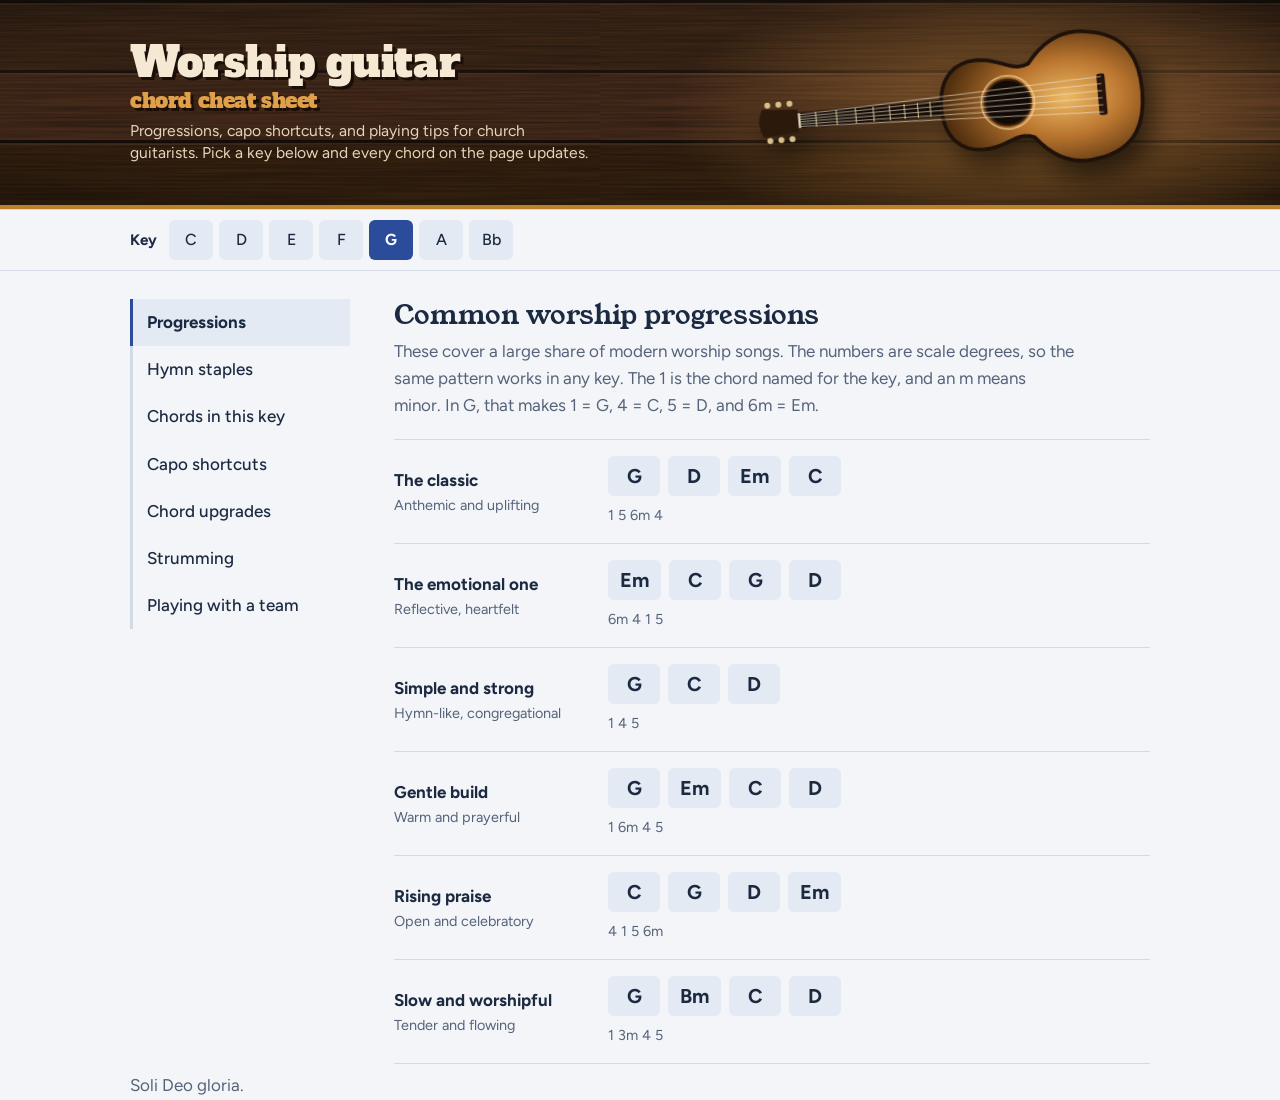
==== index.html @ d060fb51 "renaming htmlfile" ====
<!DOCTYPE html>
<html lang="en">
<head>
<meta charset="utf-8">
<meta name="viewport" content="width=device-width, initial-scale=1, viewport-fit=cover">
<title>Worship Guitar Chord Cheat Sheet</title>
<link rel="preconnect" href="https://fonts.googleapis.com">
<link rel="preconnect" href="https://fonts.gstatic.com" crossorigin>
<link href="https://fonts.googleapis.com/css2?family=Figtree:wght@400;500;700&family=Young+Serif&family=Alfa+Slab+One&display=swap" rel="stylesheet">
<style>
:root{--bg:#F3F5F8;--ink:#1B2A41;--muted:#55637A;--line:#D3DAE5;--accent:#2B4C9B;--gold:#B9812A;--chip:#E4EAF4;--chip-on:#2B4C9B;--chip-on-ink:#fff;
box-sizing:border-box;padding-top:env(safe-area-inset-top,0px);padding-bottom:env(safe-area-inset-bottom,0px)}
@media (prefers-color-scheme:dark){:root:not([data-theme="light"]){--bg:#151A23;--ink:#E7ECF4;--muted:#9AA8BD;--line:#2B3546;--accent:#8FADEF;--gold:#E0B060;--chip:#232C3B;--chip-on:#8FADEF;--chip-on-ink:#10141C}}
:root[data-theme="dark"]{--bg:#151A23;--ink:#E7ECF4;--muted:#9AA8BD;--line:#2B3546;--accent:#8FADEF;--gold:#E0B060;--chip:#232C3B;--chip-on:#8FADEF;--chip-on-ink:#10141C}
html{scroll-padding-top:calc(env(safe-area-inset-top,0px) + 70px);scroll-behavior:smooth}
*,*::before,*::after{box-sizing:inherit}
body{margin:0;background:var(--bg);color:var(--ink);font:400 17px/1.6 Figtree,system-ui,-apple-system,"Segoe UI",sans-serif}
.wrap{max-width:1060px;margin:0 auto;padding:0 20px}
header{padding:48px 0 24px}
h1{font:400 clamp(2rem,6vw,3.1rem)/1.1 "Young Serif",Georgia,serif;margin:0 0 12px;letter-spacing:-.01em}
header p{margin:0;max-width:56ch;color:var(--muted);font-size:1.05rem}
.hero{position:relative;overflow:hidden;color:#F5E9D4;padding:22px 0 20px;border-bottom:4px solid #B9812A;background:radial-gradient(ellipse 40% 95% at 80% 55%,rgba(255,176,80,.4),transparent 70%),radial-gradient(ellipse 120% 100% at 50% 50%,transparent 45%,rgba(0,0,0,.65)),url("data:image/svg+xml,%3Csvg xmlns='http://www.w3.org/2000/svg' width='600' height='300'%3E%3Cfilter id='n'%3E%3CfeTurbulence type='fractalNoise' baseFrequency='.006 .5' numOctaves='3' seed='7'/%3E%3CfeColorMatrix values='0 0 0 0 0 0 0 0 0 0 0 0 0 0 0 0 0 0 1.1 -.35'/%3E%3C/filter%3E%3Crect width='100%25' height='100%25' filter='url(%23n)' opacity='.55'/%3E%3C/svg%3E"),repeating-linear-gradient(180deg,rgba(0,0,0,.55) 0 3px,rgba(255,255,255,.05) 3px 5px,transparent 5px 70px),repeating-linear-gradient(180deg,#3A2516 0 70px,#43291A 70px 140px,#33200F 140px 210px)}
.hero-in{display:grid;grid-template-columns:minmax(0,1fr) 400px;gap:16px;align-items:center;position:relative}
.hero h1{font:400 clamp(1.8rem,5vw,2.6rem)/1.02 "Alfa Slab One","Young Serif",Georgia,serif;margin:0 0 8px;color:#F5E9D4;text-shadow:3px 3px 0 #1A0E06}
.hero h1 span{display:block;font-size:.5em;color:#E0A04A;margin-top:6px}
.hero p{color:#E5D5B8;max-width:46ch;font-size:.98rem;line-height:1.45}
.guitar{width:400px;height:auto;justify-self:end;transform:rotate(-5deg) translateY(4px);filter:drop-shadow(8px 14px 14px rgba(0,0,0,.6))}
@media (max-width:860px){.hero{padding:22px 0 20px}.hero-in{grid-template-columns:1fr}.guitar{position:absolute;right:-60px;top:-6px;width:300px;opacity:.35;pointer-events:none}}
.layout{display:grid;grid-template-columns:220px minmax(0,1fr);gap:0 44px;align-items:start}
.side{position:sticky;top:calc(env(safe-area-inset-top,0px) + 66px);padding:28px 0}
.side a{display:block;padding:10px 14px;border-left:3px solid var(--line);color:var(--ink);text-decoration:none;font-weight:500}
.side a:hover{background:var(--chip)}
.side a[aria-current="page"]{border-left-color:var(--accent);background:var(--chip);font-weight:700}
.page{display:none}
.page.on{display:block}
main section{padding-top:28px;min-height:50vh}
@media (max-width:760px){.layout{display:block}.side{position:static;padding:14px 0 0}.side nav{display:flex;gap:6px;overflow-x:auto;-webkit-overflow-scrolling:touch;padding-bottom:4px}.side a{white-space:nowrap;border-left:0;border-bottom:3px solid var(--line);padding:8px 12px}.side a[aria-current="page"]{border-bottom-color:var(--accent)}main section{padding-top:20px}}
.keybar{position:sticky;top:env(safe-area-inset-top,0px);z-index:5;background:var(--bg);border-top:1px solid var(--line);border-bottom:1px solid var(--line);padding:10px 0}
.keybar .wrap{display:flex;align-items:center;gap:12px;flex-wrap:wrap}
.keybar b{font-weight:700;font-size:.95rem}
.keys{display:flex;gap:6px;flex-wrap:wrap}
.keys button{font:500 1rem Figtree,sans-serif;min-width:44px;height:40px;border:0;border-radius:6px;background:var(--chip);color:var(--ink);cursor:pointer}
.keys button[aria-pressed="true"]{background:var(--chip-on);color:var(--chip-on-ink);font-weight:700}
button:focus-visible,a:focus-visible{outline:3px solid var(--gold);outline-offset:2px}
section{padding:44px 0 8px}
h2{font:400 1.7rem/1.2 "Young Serif",Georgia,serif;margin:0 0 6px}
.lead{margin:0 0 20px;color:var(--muted);max-width:62ch}
.row{display:grid;grid-template-columns:minmax(0,190px) 1fr;gap:6px 24px;padding:16px 0;border-top:1px solid var(--line);align-items:center}
.row:last-child{border-bottom:1px solid var(--line)}
.nm{font-weight:700}
.nm small{display:block;font-weight:400;color:var(--muted);font-size:.9rem}
.ch{display:flex;flex-wrap:wrap;gap:8px;align-items:center}
.c{background:var(--chip);border-radius:6px;padding:4px 12px;font-weight:700;font-size:1.25rem;min-width:52px;text-align:center}
.slash{color:var(--muted);font-weight:700}
.nums{color:var(--muted);font-size:.9rem;width:100%}
.scroll{overflow-x:auto;-webkit-overflow-scrolling:touch}
table{border-collapse:collapse;width:100%;min-width:520px}
th,td{text-align:left;padding:10px 12px;border-bottom:1px solid var(--line);vertical-align:top}
th{font-weight:700;border-bottom:2px solid var(--ink)}
td.maj{font-weight:700}
.hl{background:var(--chip)}
.capo td:first-child{font-weight:700}
.easy{color:var(--gold);font-weight:700}
.strum{display:grid;grid-template-columns:repeat(8,minmax(0,1fr));gap:4px;max-width:440px;margin:6px 0 4px}
.strum span{text-align:center;padding:6px 0;border-radius:4px;background:var(--chip);font-weight:700;font-size:.95rem}
.strum span.off{background:transparent;color:var(--muted);font-weight:400}
.strum span.cnt{background:transparent;color:var(--muted);font-size:.75rem;font-weight:400;padding:0}
.s-item{padding:16px 0;border-top:1px solid var(--line)}
.s-item .nm{margin-bottom:2px}
ul.tips{padding-left:20px;margin:0}
ul.tips li{margin:0 0 10px;max-width:64ch}
footer{padding:48px 0 56px;color:var(--muted)}
footer p{margin:0}
@media (max-width:620px){.row{grid-template-columns:1fr}body{font-size:16px}}
@media (prefers-reduced-motion:reduce){html{scroll-behavior:auto}}
</style>
</head>
<body>
<header class="hero">
  <div class="wrap hero-in">
    <div>
      <h1>Worship guitar<span>chord cheat sheet</span></h1>
      <p>Progressions, capo shortcuts, and playing tips for church guitarists. Pick a key below and every chord on the page updates.</p>
    </div>
    <svg class="guitar" viewBox="-30 -210 540 220" aria-hidden="true" focusable="false">
      <defs><radialGradient id="gt" cx="50%" cy="62%" r="60%"><stop offset="0" stop-color="#EDB964"/><stop offset=".5" stop-color="#B8742E"/><stop offset="1" stop-color="#52300F"/></radialGradient></defs>
      <g transform="rotate(-90)">
      <rect x="88" y="30" width="24" height="230" fill="#3A2210"/>
      <path d="M85 34L115 34L119 -14Q100 -24 81 -14Z" fill="#2B190C"/>
      <g fill="#D8C08A"><circle cx="76" cy="-6" r="4"/><circle cx="76" cy="9" r="4"/><circle cx="76" cy="24" r="4"/><circle cx="124" cy="-6" r="4"/><circle cx="124" cy="9" r="4"/><circle cx="124" cy="24" r="4"/></g>
      <rect x="90" y="34" width="20" height="215" fill="#160C05"/>
      <path d="M90 58H110M90 86H110M90 112H110M90 136H110M90 158H110M90 178H110M90 196H110M90 213H110M90 228H110" stroke="#CDB880" stroke-width="1.4"/>
      <rect x="90" y="34" width="20" height="3" fill="#EADFC4"/>
      <path d="M100 228C140 228 164 250 160 288C158 315 140 328 150 350C178 372 192 400 186 432C178 488 140 500 100 500C60 500 22 488 14 432C8 400 22 372 50 350C60 328 42 315 40 288C36 250 60 228 100 228Z" fill="url(#gt)" stroke="#1E120A" stroke-width="5"/>
      <circle cx="100" cy="318" r="36" fill="none" stroke="#F0D9A8" stroke-width="2" opacity=".7"/>
      <circle cx="100" cy="318" r="31" fill="#120A05" stroke="#3A2210" stroke-width="3"/>
      <rect x="72" y="440" width="56" height="11" rx="3" fill="#24130A"/>
      <g stroke="#EDE6D4" stroke-width="1" opacity=".85"><path d="M92 37L76 446M95.2 37L85.6 446M98.4 37L95.2 446M101.6 37L104.8 446M104.8 37L114.4 446M108 37L124 446"/></g>
</g>
    </svg>
  </div>
</header>

<div class="keybar" role="group" aria-label="Choose a key">
  <div class="wrap"><b>Key</b><div class="keys" id="keys"></div></div>
</div>

<div class="wrap layout">
<aside class="side"><nav id="menu" aria-label="Pages">
<a href="#progressions" data-page="progressions">Progressions</a>
<a href="#hymns" data-page="hymns">Hymn staples</a>
<a href="#scale" data-page="scale">Chords in this key</a>
<a href="#capo" data-page="capo">Capo shortcuts</a>
<a href="#upgrades" data-page="upgrades">Chord upgrades</a>
<a href="#strum" data-page="strum">Strumming</a>
<a href="#team" data-page="team">Playing with a team</a>
</nav></aside>
<main>

<section class="page" id="progressions">
  <h2>Common worship progressions</h2>
  <p class="lead">These cover a large share of modern worship songs. The numbers are scale degrees, so the same pattern works in any key. The 1 is the chord named for the key, and an m means minor. In G, that makes 1 = G, 4 = C, 5 = D, and 6m = Em.</p>
  <div id="progs"></div>
</section>

<section class="page" id="hymns">
  <h2>Hymn and gospel staples</h2>
  <p class="lead">Endings, turnarounds, and traditional shapes you will use again and again.</p>
  <div id="hym"></div>
</section>

<section class="page" id="scale">
  <h2>Chords in the key of <span class="easy" data-key></span></h2>
  <p class="lead">A number with an m is a minor chord. The 1, 4, and 5 are the core of almost every song.</p>
  <div class="scroll"><table id="scaleTbl"></table></div>
</section>

<section class="page" id="capo">
  <h2>Capo shortcuts for <span class="easy" data-key></span></h2>
  <p class="lead">The song is in <span data-key></span>. Here is where to put the capo for each set of easy open shapes. Frets 0 to 4 are the practical ones.</p>
  <div class="scroll"><table class="capo" id="capoTbl"></table></div>
  <p class="lead" style="margin-top:14px">Formula: shape key + capo fret = sounding key. Example: G shapes with the capo on 3 sound in B&#9837;.</p>
</section>

<section class="page" id="upgrades">
  <h2>Easy chord upgrades</h2>
  <p class="lead">Small changes that make simple progressions sound fuller.</p>
  <div class="scroll"><table>
    <tr><th>Add this</th><th>How</th><th>Best for</th></tr>
    <tr><td class="maj">sus4</td><td>Swap the 3rd for the 4th (Dsus4 resolving to D)</td><td>Just before a resolution</td></tr>
    <tr><td class="maj">sus2</td><td>Swap the 3rd for the 2nd (Asus2)</td><td>Soft verses and intros</td></tr>
    <tr><td class="maj">add9</td><td>Add the 9th (Cadd9, Gadd9)</td><td>Open, shimmering choruses</td></tr>
    <tr><td class="maj">maj7</td><td>Add the major 7th (Cmaj7, Fmaj7)</td><td>Gentle verses; easier than a full F</td></tr>
    <tr><td class="maj">Slash chords</td><td>Change the bass note: G/B, D/F#, C/E</td><td>Smooth walking bass lines (G, G/B, C)</td></tr>
    <tr><td class="maj">Root only</td><td>Play just the bass note on beat 1</td><td>Quiet moments and prayer</td></tr>
  </table></div>
</section>

<section class="page" id="strum">
  <h2>Strumming patterns</h2>
  <p class="lead">D is a down strum, U is an up strum. Keep your hand moving even when you skip a stroke; it holds the groove steady.</p>
  <div id="strums"></div>
</section>

<section class="page" id="team">
  <h2>Playing with a worship team</h2>
  <p class="lead">Song shape and team habits matter as much as the chords.</p>
  <div class="scroll"><table>
    <tr><th>Section</th><th>What the guitar does</th></tr>
    <tr><td class="maj">Intro</td><td>Single notes, arpeggios, or light pad chords</td></tr>
    <tr><td class="maj">Verse</td><td>Fewer strums, quieter; let the vocal lead</td></tr>
    <tr><td class="maj">Pre-chorus</td><td>Start building with more strums</td></tr>
    <tr><td class="maj">Chorus</td><td>Full strumming with open voicings</td></tr>
    <tr><td class="maj">Bridge</td><td>The peak: biggest dynamics, or a stripped-back moment</td></tr>
    <tr><td class="maj">Outro</td><td>Let it ring, then slow down or fade</td></tr>
  </table></div>
  <ul class="tips" style="margin-top:22px">
    <li>Leave space. If there is a keys player, avoid doubling their chords; play higher voicings or use a capo.</li>
    <li>Drop your volume when the congregation sings. You are there to support them.</li>
    <li>Know the key and capo fret before rehearsal and write both on your chart.</li>
    <li>Mark intros, tags, repeats, and transitions. Most mistakes happen between sections.</li>
    <li>Keep your tone clean. Too much gain or reverb muddies the mix.</li>
    <li>Choose the key for the singer's range first, then use the capo to keep your shapes easy.</li>
    <li>Learn the 1, 4, 5, and 6m in G, D, C, A, and E. That covers most of what you will play.</li>
  </ul>
</section>

</main>
</div>
<footer class="wrap"><p>Soli Deo gloria.</p></footer>

<script>
(function(){
var SHARP=["C","C#","D","D#","E","F","F#","G","G#","A","A#","B"];
var FLAT=["C","Db","D","Eb","E","F","Gb","G","Ab","A","Bb","B"];
var KEYS=[["C",0],["D",2],["E",4],["F",5],["G",7],["A",9],["Bb",10]];
var FLATKEYS=[5,10,3,8];
var key=7;
var CH={"I":[0,""],"ii":[2,"m"],"iii":[4,"m"],"IV":[5,""],"V":[7,""],"vi":[9,"m"],"iv":[5,"m"],"I7":[0,"7"]};
var PROGS=[
["The classic","I V vi IV","Anthemic and uplifting"],
["The emotional one","vi IV I V","Reflective, heartfelt"],
["Simple and strong","I IV V","Hymn-like, congregational"],
["Gentle build","I vi IV V","Warm and prayerful"],
["Rising praise","IV I V vi","Open and celebratory"],
["Slow and worshipful","I iii IV V","Tender and flowing"]];
var HYMNS=[
["Amen ending","IV I","Plagal cadence, the sound of \u201cAmen\u201d"],
["Resolving a verse","V I","The strongest way home"],
["Turnaround","I vi ii V","Hymn verses and transitions"],
["Gospel feel","I I7 IV iv I","Traditional and gospel style"],
["12-bar style","I I I I / IV IV I I / V IV I I","Upbeat gospel and praise"]];
var STRUMS=[
["Slow ballad","60\u201370 BPM","D,,D,D,,U,,D,U".split(","),["D","","D","","D","U","","U"],"Communion, reflective songs"],
["Mid-tempo","70\u201390 BPM",null,["D","","D","U","","U","D","U"],"Most worship songs"],
["Driving","90\u2013120 BPM",null,["D","D","D","U","","U","D","U"],"Upbeat praise"],
["Hymn style","80\u2013100 BPM",null,["D","","D","","D","","D",""],"Traditional hymns"]];
STRUMS[0][3]=["D","","D","","D","U","","U"];

function nm(i){var a=FLATKEYS.indexOf(key)>-1?FLAT:SHARP;return a[((i%12)+12)%12]}
function chord(tok){var d=CH[tok];return nm(key+d[0])+d[1]}
function chips(seq){
  return seq.split(" ").map(function(t){
    if(t==="/")return '<span class="slash" aria-hidden="true">/</span>';
    return '<span class="c">'+chord(t)+'</span>';
  }).join("");
}
function num(s){var M={"I":"1","ii":"2m","iii":"3m","IV":"4","V":"5","vi":"6m","iv":"4m","I7":"1<sup>7</sup>"};return s.split(" ").map(function(t){return M[t]||t}).join(" ")}
function rows(list,id){
  document.getElementById(id).innerHTML=list.map(function(p){
    return '<div class="row"><div class="nm">'+p[0]+'<small>'+p[2]+'</small></div><div class="ch">'+chips(p[1])+'<div class="nums">'+num(p[1])+'</div></div></div>';
  }).join("");
}
function scale(){
  var degs=[["1",0,""],["2m",2,"m"],["3m",4,"m"],["4",5,""],["5",7,""],["6m",9,"m"],["7\u00b0",11,"dim"]];
  var h='<tr><th>Number</th>'+degs.map(function(d){return '<th>'+d[0]+'</th>'}).join("")+'</tr><tr><td class="maj">Chord</td>';
  h+=degs.map(function(d,i){return '<td class="'+(i==0||i==3||i==4?'hl':'')+'"><b>'+nm(key+d[1])+d[2]+'</b></td>'}).join("")+'</tr>';
  document.getElementById("scaleTbl").innerHTML=h;
}
function capo(){
  var shapes=[["G",7],["D",2],["C",0],["A",9],["E",4]];
  var h='<tr><th>Play shapes in</th><th>Capo fret</th><th>First chords</th></tr>';
  shapes.forEach(function(s){
    var f=((key-s[1])%12+12)%12;
    var easy=f<=4;
    var I=SHARP[s[1]],IV=SHARP[(s[1]+5)%12],V=SHARP[(s[1]+7)%12],vi=SHARP[(s[1]+9)%12]+"m";
    h+='<tr><td>'+s[0]+' shapes</td><td class="'+(easy?'easy':'')+'">'+(f===0?"No capo":"Fret "+f)+(f>5?" (high)":"")+'</td><td>'+I+" \u00b7 "+IV+" \u00b7 "+V+" \u00b7 "+vi+'</td></tr>';
  });
  document.getElementById("capoTbl").innerHTML=h;
}
function strums(){
  var lab=["1","&","2","&","3","&","4","&"];
  document.getElementById("strums").innerHTML=STRUMS.map(function(s){
    var cells=lab.map(function(l){return '<span class="cnt">'+l+'</span>'}).join("")+s[3].map(function(c){return '<span class="'+(c?'':'off')+'">'+(c||"\u2013")+'</span>'}).join("");
    return '<div class="s-item"><div class="nm">'+s[0]+'<small>'+s[1]+' \u00b7 '+s[4]+'</small></div><div class="strum" role="img" aria-label="'+s[3].map(function(c){return c||"rest"}).join(", ")+'">'+cells+'</div></div>';
  }).join("");
}
function paint(){
  rows(PROGS,"progs");rows(HYMNS,"hym");scale();capo();
  var n=nm(key);
  [].forEach.call(document.querySelectorAll("[data-key]"),function(e){e.textContent=n});
  [].forEach.call(document.querySelectorAll("#keys button"),function(b){b.setAttribute("aria-pressed",String(+b.dataset.k===key))});
}
var kb=document.getElementById("keys");
KEYS.forEach(function(k){
  var b=document.createElement("button");b.textContent=k[0];b.dataset.k=k[1];
  b.addEventListener("click",function(){key=k[1];paint();try{localStorage.setItem("wk",String(key))}catch(e){}});
  kb.appendChild(b);
});
try{var s=localStorage.getItem("wk");if(s!==null&&KEYS.some(function(k){return k[1]===+s}))key=+s}catch(e){}
strums();paint();
var pages=[].slice.call(document.querySelectorAll(".page")),links=[].slice.call(document.querySelectorAll("#menu a"));
function show(id,push){
  if(!pages.some(function(p){return p.id===id}))id="progressions";
  pages.forEach(function(p){p.classList.toggle("on",p.id===id)});
  links.forEach(function(a){if(a.dataset.page===id)a.setAttribute("aria-current","page");else a.removeAttribute("aria-current")});
  if(push){try{history.replaceState(null,"","#"+id)}catch(e){}window.scrollTo(0,0)}
}
links.forEach(function(a){a.addEventListener("click",function(e){e.preventDefault();show(a.dataset.page,true)})});
window.addEventListener("hashchange",function(){show(location.hash.slice(1))});
show(location.hash.slice(1));
})();
</script>
</body>
</html>
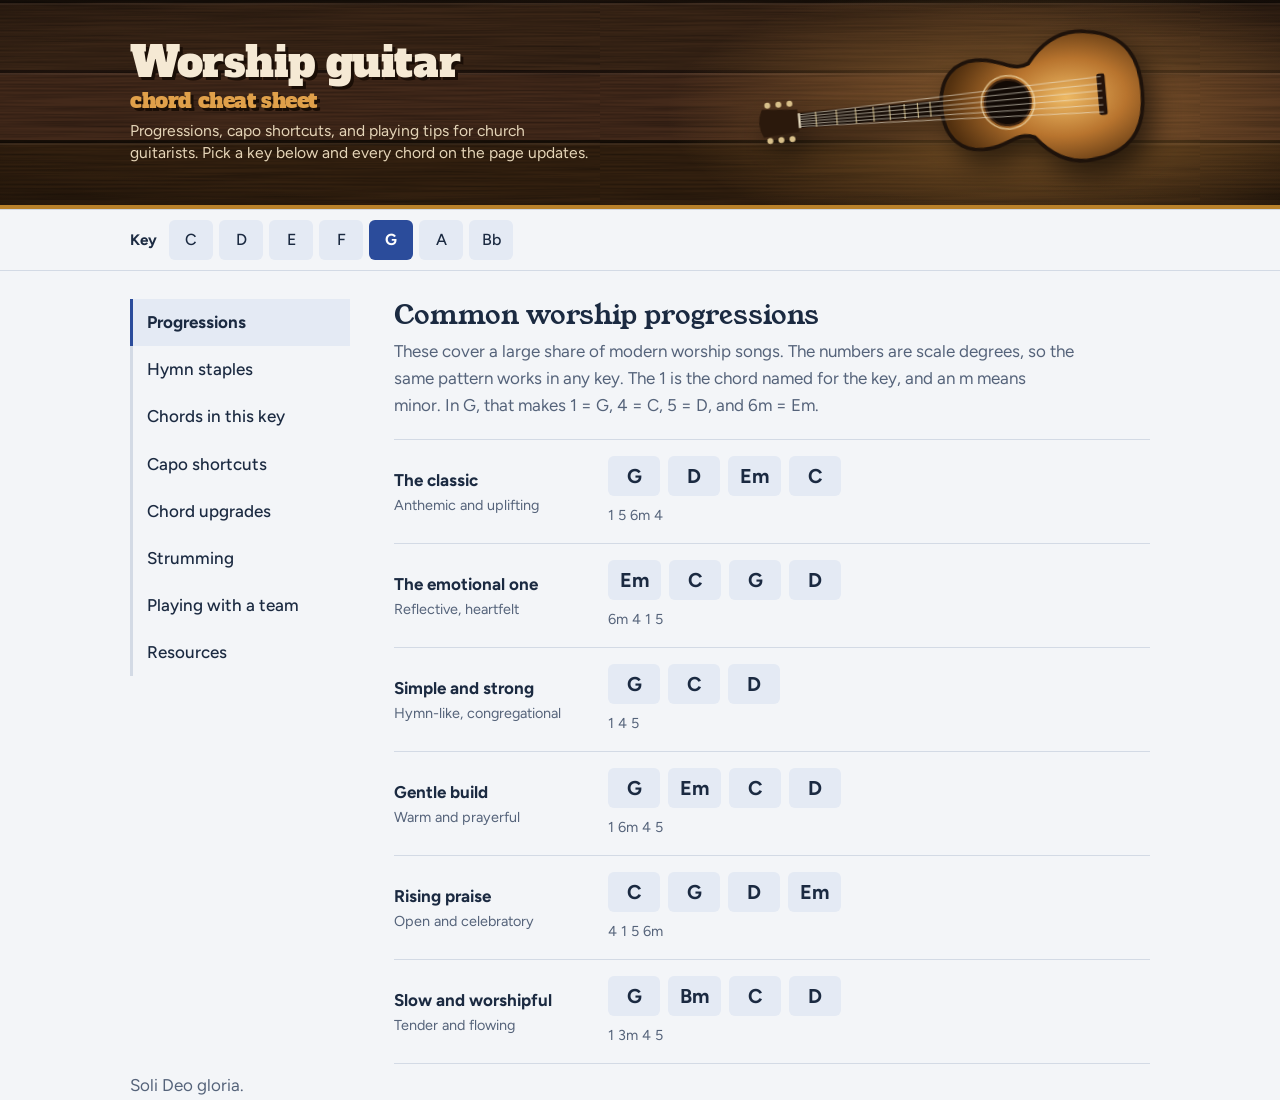
==== commit 7c746d0d: "add resources and a README on how to make the updates" ====
--- a/index.html
+++ b/index.html
@@ -7,73 +7,7 @@
 <link rel="preconnect" href="https://fonts.googleapis.com">
 <link rel="preconnect" href="https://fonts.gstatic.com" crossorigin>
 <link href="https://fonts.googleapis.com/css2?family=Figtree:wght@400;500;700&family=Young+Serif&family=Alfa+Slab+One&display=swap" rel="stylesheet">
-<style>
-:root{--bg:#F3F5F8;--ink:#1B2A41;--muted:#55637A;--line:#D3DAE5;--accent:#2B4C9B;--gold:#B9812A;--chip:#E4EAF4;--chip-on:#2B4C9B;--chip-on-ink:#fff;
-box-sizing:border-box;padding-top:env(safe-area-inset-top,0px);padding-bottom:env(safe-area-inset-bottom,0px)}
-@media (prefers-color-scheme:dark){:root:not([data-theme="light"]){--bg:#151A23;--ink:#E7ECF4;--muted:#9AA8BD;--line:#2B3546;--accent:#8FADEF;--gold:#E0B060;--chip:#232C3B;--chip-on:#8FADEF;--chip-on-ink:#10141C}}
-:root[data-theme="dark"]{--bg:#151A23;--ink:#E7ECF4;--muted:#9AA8BD;--line:#2B3546;--accent:#8FADEF;--gold:#E0B060;--chip:#232C3B;--chip-on:#8FADEF;--chip-on-ink:#10141C}
-html{scroll-padding-top:calc(env(safe-area-inset-top,0px) + 70px);scroll-behavior:smooth}
-*,*::before,*::after{box-sizing:inherit}
-body{margin:0;background:var(--bg);color:var(--ink);font:400 17px/1.6 Figtree,system-ui,-apple-system,"Segoe UI",sans-serif}
-.wrap{max-width:1060px;margin:0 auto;padding:0 20px}
-header{padding:48px 0 24px}
-h1{font:400 clamp(2rem,6vw,3.1rem)/1.1 "Young Serif",Georgia,serif;margin:0 0 12px;letter-spacing:-.01em}
-header p{margin:0;max-width:56ch;color:var(--muted);font-size:1.05rem}
-.hero{position:relative;overflow:hidden;color:#F5E9D4;padding:22px 0 20px;border-bottom:4px solid #B9812A;background:radial-gradient(ellipse 40% 95% at 80% 55%,rgba(255,176,80,.4),transparent 70%),radial-gradient(ellipse 120% 100% at 50% 50%,transparent 45%,rgba(0,0,0,.65)),url("data:image/svg+xml,%3Csvg xmlns='http://www.w3.org/2000/svg' width='600' height='300'%3E%3Cfilter id='n'%3E%3CfeTurbulence type='fractalNoise' baseFrequency='.006 .5' numOctaves='3' seed='7'/%3E%3CfeColorMatrix values='0 0 0 0 0 0 0 0 0 0 0 0 0 0 0 0 0 0 1.1 -.35'/%3E%3C/filter%3E%3Crect width='100%25' height='100%25' filter='url(%23n)' opacity='.55'/%3E%3C/svg%3E"),repeating-linear-gradient(180deg,rgba(0,0,0,.55) 0 3px,rgba(255,255,255,.05) 3px 5px,transparent 5px 70px),repeating-linear-gradient(180deg,#3A2516 0 70px,#43291A 70px 140px,#33200F 140px 210px)}
-.hero-in{display:grid;grid-template-columns:minmax(0,1fr) 400px;gap:16px;align-items:center;position:relative}
-.hero h1{font:400 clamp(1.8rem,5vw,2.6rem)/1.02 "Alfa Slab One","Young Serif",Georgia,serif;margin:0 0 8px;color:#F5E9D4;text-shadow:3px 3px 0 #1A0E06}
-.hero h1 span{display:block;font-size:.5em;color:#E0A04A;margin-top:6px}
-.hero p{color:#E5D5B8;max-width:46ch;font-size:.98rem;line-height:1.45}
-.guitar{width:400px;height:auto;justify-self:end;transform:rotate(-5deg) translateY(4px);filter:drop-shadow(8px 14px 14px rgba(0,0,0,.6))}
-@media (max-width:860px){.hero{padding:22px 0 20px}.hero-in{grid-template-columns:1fr}.guitar{position:absolute;right:-60px;top:-6px;width:300px;opacity:.35;pointer-events:none}}
-.layout{display:grid;grid-template-columns:220px minmax(0,1fr);gap:0 44px;align-items:start}
-.side{position:sticky;top:calc(env(safe-area-inset-top,0px) + 66px);padding:28px 0}
-.side a{display:block;padding:10px 14px;border-left:3px solid var(--line);color:var(--ink);text-decoration:none;font-weight:500}
-.side a:hover{background:var(--chip)}
-.side a[aria-current="page"]{border-left-color:var(--accent);background:var(--chip);font-weight:700}
-.page{display:none}
-.page.on{display:block}
-main section{padding-top:28px;min-height:50vh}
-@media (max-width:760px){.layout{display:block}.side{position:static;padding:14px 0 0}.side nav{display:flex;gap:6px;overflow-x:auto;-webkit-overflow-scrolling:touch;padding-bottom:4px}.side a{white-space:nowrap;border-left:0;border-bottom:3px solid var(--line);padding:8px 12px}.side a[aria-current="page"]{border-bottom-color:var(--accent)}main section{padding-top:20px}}
-.keybar{position:sticky;top:env(safe-area-inset-top,0px);z-index:5;background:var(--bg);border-top:1px solid var(--line);border-bottom:1px solid var(--line);padding:10px 0}
-.keybar .wrap{display:flex;align-items:center;gap:12px;flex-wrap:wrap}
-.keybar b{font-weight:700;font-size:.95rem}
-.keys{display:flex;gap:6px;flex-wrap:wrap}
-.keys button{font:500 1rem Figtree,sans-serif;min-width:44px;height:40px;border:0;border-radius:6px;background:var(--chip);color:var(--ink);cursor:pointer}
-.keys button[aria-pressed="true"]{background:var(--chip-on);color:var(--chip-on-ink);font-weight:700}
-button:focus-visible,a:focus-visible{outline:3px solid var(--gold);outline-offset:2px}
-section{padding:44px 0 8px}
-h2{font:400 1.7rem/1.2 "Young Serif",Georgia,serif;margin:0 0 6px}
-.lead{margin:0 0 20px;color:var(--muted);max-width:62ch}
-.row{display:grid;grid-template-columns:minmax(0,190px) 1fr;gap:6px 24px;padding:16px 0;border-top:1px solid var(--line);align-items:center}
-.row:last-child{border-bottom:1px solid var(--line)}
-.nm{font-weight:700}
-.nm small{display:block;font-weight:400;color:var(--muted);font-size:.9rem}
-.ch{display:flex;flex-wrap:wrap;gap:8px;align-items:center}
-.c{background:var(--chip);border-radius:6px;padding:4px 12px;font-weight:700;font-size:1.25rem;min-width:52px;text-align:center}
-.slash{color:var(--muted);font-weight:700}
-.nums{color:var(--muted);font-size:.9rem;width:100%}
-.scroll{overflow-x:auto;-webkit-overflow-scrolling:touch}
-table{border-collapse:collapse;width:100%;min-width:520px}
-th,td{text-align:left;padding:10px 12px;border-bottom:1px solid var(--line);vertical-align:top}
-th{font-weight:700;border-bottom:2px solid var(--ink)}
-td.maj{font-weight:700}
-.hl{background:var(--chip)}
-.capo td:first-child{font-weight:700}
-.easy{color:var(--gold);font-weight:700}
-.strum{display:grid;grid-template-columns:repeat(8,minmax(0,1fr));gap:4px;max-width:440px;margin:6px 0 4px}
-.strum span{text-align:center;padding:6px 0;border-radius:4px;background:var(--chip);font-weight:700;font-size:.95rem}
-.strum span.off{background:transparent;color:var(--muted);font-weight:400}
-.strum span.cnt{background:transparent;color:var(--muted);font-size:.75rem;font-weight:400;padding:0}
-.s-item{padding:16px 0;border-top:1px solid var(--line)}
-.s-item .nm{margin-bottom:2px}
-ul.tips{padding-left:20px;margin:0}
-ul.tips li{margin:0 0 10px;max-width:64ch}
-footer{padding:48px 0 56px;color:var(--muted)}
-footer p{margin:0}
-@media (max-width:620px){.row{grid-template-columns:1fr}body{font-size:16px}}
-@media (prefers-reduced-motion:reduce){html{scroll-behavior:auto}}
-</style>
+<link rel="stylesheet" href="assets/style.css">
 </head>
 <body>
 <header class="hero">
@@ -114,6 +48,7 @@
 <a href="#upgrades" data-page="upgrades">Chord upgrades</a>
 <a href="#strum" data-page="strum">Strumming</a>
 <a href="#team" data-page="team">Playing with a team</a>
+<a href="resources/index.html">Resources</a>
 </nav></aside>
 <main>
 
@@ -189,97 +124,6 @@
 </div>
 <footer class="wrap"><p>Soli Deo gloria.</p></footer>
 
-<script>
-(function(){
-var SHARP=["C","C#","D","D#","E","F","F#","G","G#","A","A#","B"];
-var FLAT=["C","Db","D","Eb","E","F","Gb","G","Ab","A","Bb","B"];
-var KEYS=[["C",0],["D",2],["E",4],["F",5],["G",7],["A",9],["Bb",10]];
-var FLATKEYS=[5,10,3,8];
-var key=7;
-var CH={"I":[0,""],"ii":[2,"m"],"iii":[4,"m"],"IV":[5,""],"V":[7,""],"vi":[9,"m"],"iv":[5,"m"],"I7":[0,"7"]};
-var PROGS=[
-["The classic","I V vi IV","Anthemic and uplifting"],
-["The emotional one","vi IV I V","Reflective, heartfelt"],
-["Simple and strong","I IV V","Hymn-like, congregational"],
-["Gentle build","I vi IV V","Warm and prayerful"],
-["Rising praise","IV I V vi","Open and celebratory"],
-["Slow and worshipful","I iii IV V","Tender and flowing"]];
-var HYMNS=[
-["Amen ending","IV I","Plagal cadence, the sound of \u201cAmen\u201d"],
-["Resolving a verse","V I","The strongest way home"],
-["Turnaround","I vi ii V","Hymn verses and transitions"],
-["Gospel feel","I I7 IV iv I","Traditional and gospel style"],
-["12-bar style","I I I I / IV IV I I / V IV I I","Upbeat gospel and praise"]];
-var STRUMS=[
-["Slow ballad","60\u201370 BPM","D,,D,D,,U,,D,U".split(","),["D","","D","","D","U","","U"],"Communion, reflective songs"],
-["Mid-tempo","70\u201390 BPM",null,["D","","D","U","","U","D","U"],"Most worship songs"],
-["Driving","90\u2013120 BPM",null,["D","D","D","U","","U","D","U"],"Upbeat praise"],
-["Hymn style","80\u2013100 BPM",null,["D","","D","","D","","D",""],"Traditional hymns"]];
-STRUMS[0][3]=["D","","D","","D","U","","U"];
-
-function nm(i){var a=FLATKEYS.indexOf(key)>-1?FLAT:SHARP;return a[((i%12)+12)%12]}
-function chord(tok){var d=CH[tok];return nm(key+d[0])+d[1]}
-function chips(seq){
-  return seq.split(" ").map(function(t){
-    if(t==="/")return '<span class="slash" aria-hidden="true">/</span>';
-    return '<span class="c">'+chord(t)+'</span>';
-  }).join("");
-}
-function num(s){var M={"I":"1","ii":"2m","iii":"3m","IV":"4","V":"5","vi":"6m","iv":"4m","I7":"1<sup>7</sup>"};return s.split(" ").map(function(t){return M[t]||t}).join(" ")}
-function rows(list,id){
-  document.getElementById(id).innerHTML=list.map(function(p){
-    return '<div class="row"><div class="nm">'+p[0]+'<small>'+p[2]+'</small></div><div class="ch">'+chips(p[1])+'<div class="nums">'+num(p[1])+'</div></div></div>';
-  }).join("");
-}
-function scale(){
-  var degs=[["1",0,""],["2m",2,"m"],["3m",4,"m"],["4",5,""],["5",7,""],["6m",9,"m"],["7\u00b0",11,"dim"]];
-  var h='<tr><th>Number</th>'+degs.map(function(d){return '<th>'+d[0]+'</th>'}).join("")+'</tr><tr><td class="maj">Chord</td>';
-  h+=degs.map(function(d,i){return '<td class="'+(i==0||i==3||i==4?'hl':'')+'"><b>'+nm(key+d[1])+d[2]+'</b></td>'}).join("")+'</tr>';
-  document.getElementById("scaleTbl").innerHTML=h;
-}
-function capo(){
-  var shapes=[["G",7],["D",2],["C",0],["A",9],["E",4]];
-  var h='<tr><th>Play shapes in</th><th>Capo fret</th><th>First chords</th></tr>';
-  shapes.forEach(function(s){
-    var f=((key-s[1])%12+12)%12;
-    var easy=f<=4;
-    var I=SHARP[s[1]],IV=SHARP[(s[1]+5)%12],V=SHARP[(s[1]+7)%12],vi=SHARP[(s[1]+9)%12]+"m";
-    h+='<tr><td>'+s[0]+' shapes</td><td class="'+(easy?'easy':'')+'">'+(f===0?"No capo":"Fret "+f)+(f>5?" (high)":"")+'</td><td>'+I+" \u00b7 "+IV+" \u00b7 "+V+" \u00b7 "+vi+'</td></tr>';
-  });
-  document.getElementById("capoTbl").innerHTML=h;
-}
-function strums(){
-  var lab=["1","&","2","&","3","&","4","&"];
-  document.getElementById("strums").innerHTML=STRUMS.map(function(s){
-    var cells=lab.map(function(l){return '<span class="cnt">'+l+'</span>'}).join("")+s[3].map(function(c){return '<span class="'+(c?'':'off')+'">'+(c||"\u2013")+'</span>'}).join("");
-    return '<div class="s-item"><div class="nm">'+s[0]+'<small>'+s[1]+' \u00b7 '+s[4]+'</small></div><div class="strum" role="img" aria-label="'+s[3].map(function(c){return c||"rest"}).join(", ")+'">'+cells+'</div></div>';
-  }).join("");
-}
-function paint(){
-  rows(PROGS,"progs");rows(HYMNS,"hym");scale();capo();
-  var n=nm(key);
-  [].forEach.call(document.querySelectorAll("[data-key]"),function(e){e.textContent=n});
-  [].forEach.call(document.querySelectorAll("#keys button"),function(b){b.setAttribute("aria-pressed",String(+b.dataset.k===key))});
-}
-var kb=document.getElementById("keys");
-KEYS.forEach(function(k){
-  var b=document.createElement("button");b.textContent=k[0];b.dataset.k=k[1];
-  b.addEventListener("click",function(){key=k[1];paint();try{localStorage.setItem("wk",String(key))}catch(e){}});
-  kb.appendChild(b);
-});
-try{var s=localStorage.getItem("wk");if(s!==null&&KEYS.some(function(k){return k[1]===+s}))key=+s}catch(e){}
-strums();paint();
-var pages=[].slice.call(document.querySelectorAll(".page")),links=[].slice.call(document.querySelectorAll("#menu a"));
-function show(id,push){
-  if(!pages.some(function(p){return p.id===id}))id="progressions";
-  pages.forEach(function(p){p.classList.toggle("on",p.id===id)});
-  links.forEach(function(a){if(a.dataset.page===id)a.setAttribute("aria-current","page");else a.removeAttribute("aria-current")});
-  if(push){try{history.replaceState(null,"","#"+id)}catch(e){}window.scrollTo(0,0)}
-}
-links.forEach(function(a){a.addEventListener("click",function(e){e.preventDefault();show(a.dataset.page,true)})});
-window.addEventListener("hashchange",function(){show(location.hash.slice(1))});
-show(location.hash.slice(1));
-})();
-</script>
+<script src="assets/app.js"></script>
 </body>
 </html>
--- a/assets/style.css
+++ b/assets/style.css
@@ -0,0 +1,78 @@
+:root{--bg:#F3F5F8;--ink:#1B2A41;--muted:#55637A;--line:#D3DAE5;--accent:#2B4C9B;--gold:#B9812A;--chip:#E4EAF4;--chip-on:#2B4C9B;--chip-on-ink:#fff;
+box-sizing:border-box;padding-top:env(safe-area-inset-top,0px);padding-bottom:env(safe-area-inset-bottom,0px)}
+@media (prefers-color-scheme:dark){:root:not([data-theme="light"]){--bg:#151A23;--ink:#E7ECF4;--muted:#9AA8BD;--line:#2B3546;--accent:#8FADEF;--gold:#E0B060;--chip:#232C3B;--chip-on:#8FADEF;--chip-on-ink:#10141C}}
+:root[data-theme="dark"]{--bg:#151A23;--ink:#E7ECF4;--muted:#9AA8BD;--line:#2B3546;--accent:#8FADEF;--gold:#E0B060;--chip:#232C3B;--chip-on:#8FADEF;--chip-on-ink:#10141C}
+html{scroll-padding-top:calc(env(safe-area-inset-top,0px) + 70px);scroll-behavior:smooth}
+*,*::before,*::after{box-sizing:inherit}
+body{margin:0;background:var(--bg);color:var(--ink);font:400 17px/1.6 Figtree,system-ui,-apple-system,"Segoe UI",sans-serif}
+.wrap{max-width:1060px;margin:0 auto;padding:0 20px}
+header{padding:48px 0 24px}
+h1{font:400 clamp(2rem,6vw,3.1rem)/1.1 "Young Serif",Georgia,serif;margin:0 0 12px;letter-spacing:-.01em}
+header p{margin:0;max-width:56ch;color:var(--muted);font-size:1.05rem}
+.hero{position:relative;overflow:hidden;color:#F5E9D4;padding:22px 0 20px;border-bottom:4px solid #B9812A;background:radial-gradient(ellipse 40% 95% at 80% 55%,rgba(255,176,80,.4),transparent 70%),radial-gradient(ellipse 120% 100% at 50% 50%,transparent 45%,rgba(0,0,0,.65)),url("data:image/svg+xml,%3Csvg xmlns='http://www.w3.org/2000/svg' width='600' height='300'%3E%3Cfilter id='n'%3E%3CfeTurbulence type='fractalNoise' baseFrequency='.006 .5' numOctaves='3' seed='7'/%3E%3CfeColorMatrix values='0 0 0 0 0 0 0 0 0 0 0 0 0 0 0 0 0 0 1.1 -.35'/%3E%3C/filter%3E%3Crect width='100%25' height='100%25' filter='url(%23n)' opacity='.55'/%3E%3C/svg%3E"),repeating-linear-gradient(180deg,rgba(0,0,0,.55) 0 3px,rgba(255,255,255,.05) 3px 5px,transparent 5px 70px),repeating-linear-gradient(180deg,#3A2516 0 70px,#43291A 70px 140px,#33200F 140px 210px)}
+.hero-in{display:grid;grid-template-columns:minmax(0,1fr) 400px;gap:16px;align-items:center;position:relative}
+.hero h1{font:400 clamp(1.8rem,5vw,2.6rem)/1.02 "Alfa Slab One","Young Serif",Georgia,serif;margin:0 0 8px;color:#F5E9D4;text-shadow:3px 3px 0 #1A0E06}
+.hero h1 span{display:block;font-size:.5em;color:#E0A04A;margin-top:6px}
+.hero p{color:#E5D5B8;max-width:46ch;font-size:.98rem;line-height:1.45}
+.guitar{width:400px;height:auto;justify-self:end;transform:rotate(-5deg) translateY(4px);filter:drop-shadow(8px 14px 14px rgba(0,0,0,.6))}
+@media (max-width:860px){.hero{padding:22px 0 20px}.hero-in{grid-template-columns:1fr}.guitar{position:absolute;right:-60px;top:-6px;width:300px;opacity:.35;pointer-events:none}}
+.layout{display:grid;grid-template-columns:220px minmax(0,1fr);gap:0 44px;align-items:start}
+.side{position:sticky;top:calc(env(safe-area-inset-top,0px) + 66px);padding:28px 0}
+.side a{display:block;padding:10px 14px;border-left:3px solid var(--line);color:var(--ink);text-decoration:none;font-weight:500}
+.side a:hover{background:var(--chip)}
+.side a[aria-current="page"]{border-left-color:var(--accent);background:var(--chip);font-weight:700}
+.page{display:none}
+.page.on{display:block}
+main section{padding-top:28px;min-height:50vh}
+@media (max-width:760px){.layout{display:block}.side{position:static;padding:14px 0 0}.side nav{display:flex;gap:6px;overflow-x:auto;-webkit-overflow-scrolling:touch;padding-bottom:4px}.side a{white-space:nowrap;border-left:0;border-bottom:3px solid var(--line);padding:8px 12px}.side a[aria-current="page"]{border-bottom-color:var(--accent)}main section{padding-top:20px}}
+.keybar{position:sticky;top:env(safe-area-inset-top,0px);z-index:5;background:var(--bg);border-top:1px solid var(--line);border-bottom:1px solid var(--line);padding:10px 0}
+.keybar .wrap{display:flex;align-items:center;gap:12px;flex-wrap:wrap}
+.keybar b{font-weight:700;font-size:.95rem}
+.keys{display:flex;gap:6px;flex-wrap:wrap}
+.keys button{font:500 1rem Figtree,sans-serif;min-width:44px;height:40px;border:0;border-radius:6px;background:var(--chip);color:var(--ink);cursor:pointer}
+.keys button[aria-pressed="true"]{background:var(--chip-on);color:var(--chip-on-ink);font-weight:700}
+button:focus-visible,a:focus-visible{outline:3px solid var(--gold);outline-offset:2px}
+section{padding:44px 0 8px}
+h2{font:400 1.7rem/1.2 "Young Serif",Georgia,serif;margin:0 0 6px}
+.lead{margin:0 0 20px;color:var(--muted);max-width:62ch}
+.row{display:grid;grid-template-columns:minmax(0,190px) 1fr;gap:6px 24px;padding:16px 0;border-top:1px solid var(--line);align-items:center}
+.row:last-child{border-bottom:1px solid var(--line)}
+.nm{font-weight:700}
+.nm small{display:block;font-weight:400;color:var(--muted);font-size:.9rem}
+.ch{display:flex;flex-wrap:wrap;gap:8px;align-items:center}
+.c{background:var(--chip);border-radius:6px;padding:4px 12px;font-weight:700;font-size:1.25rem;min-width:52px;text-align:center}
+.slash{color:var(--muted);font-weight:700}
+.nums{color:var(--muted);font-size:.9rem;width:100%}
+.scroll{overflow-x:auto;-webkit-overflow-scrolling:touch}
+table{border-collapse:collapse;width:100%;min-width:520px}
+th,td{text-align:left;padding:10px 12px;border-bottom:1px solid var(--line);vertical-align:top}
+th{font-weight:700;border-bottom:2px solid var(--ink)}
+td.maj{font-weight:700}
+.hl{background:var(--chip)}
+.capo td:first-child{font-weight:700}
+.easy{color:var(--gold);font-weight:700}
+.strum{display:grid;grid-template-columns:repeat(8,minmax(0,1fr));gap:4px;max-width:440px;margin:6px 0 4px}
+.strum span{text-align:center;padding:6px 0;border-radius:4px;background:var(--chip);font-weight:700;font-size:.95rem}
+.strum span.off{background:transparent;color:var(--muted);font-weight:400}
+.strum span.cnt{background:transparent;color:var(--muted);font-size:.75rem;font-weight:400;padding:0}
+.s-item{padding:16px 0;border-top:1px solid var(--line)}
+.s-item .nm{margin-bottom:2px}
+ul.tips{padding-left:20px;margin:0}
+ul.tips li{margin:0 0 10px;max-width:64ch}
+footer{padding:48px 0 56px;color:var(--muted)}
+footer p{margin:0}
+@media (max-width:620px){.row{grid-template-columns:1fr}body{font-size:16px}}
+@media (prefers-reduced-motion:reduce){html{scroll-behavior:auto}}
+
+main a{color:var(--accent)}
+.songs a{display:grid;grid-template-columns:1fr auto;gap:4px 16px;align-items:center;padding:16px 0;border-top:1px solid var(--line);color:var(--ink);text-decoration:none}
+.songs a:last-child{border-bottom:1px solid var(--line)}
+.songs a:hover b{color:var(--accent);text-decoration:underline}
+.songs b{font-size:1.15rem}
+.songs small{display:block;color:var(--muted);font-weight:400}
+.songs .k{font-weight:700;background:var(--chip);border-radius:6px;padding:4px 12px}
+.sec{padding:16px 0;border-top:1px solid var(--line)}
+.sec h3{font:700 1.05rem Figtree,system-ui,sans-serif;margin:0 0 12px}
+.ln{margin-bottom:14px}
+.ln p{margin:6px 0 0;color:var(--muted)}
+.meta{margin:0 0 4px;color:var(--muted)}
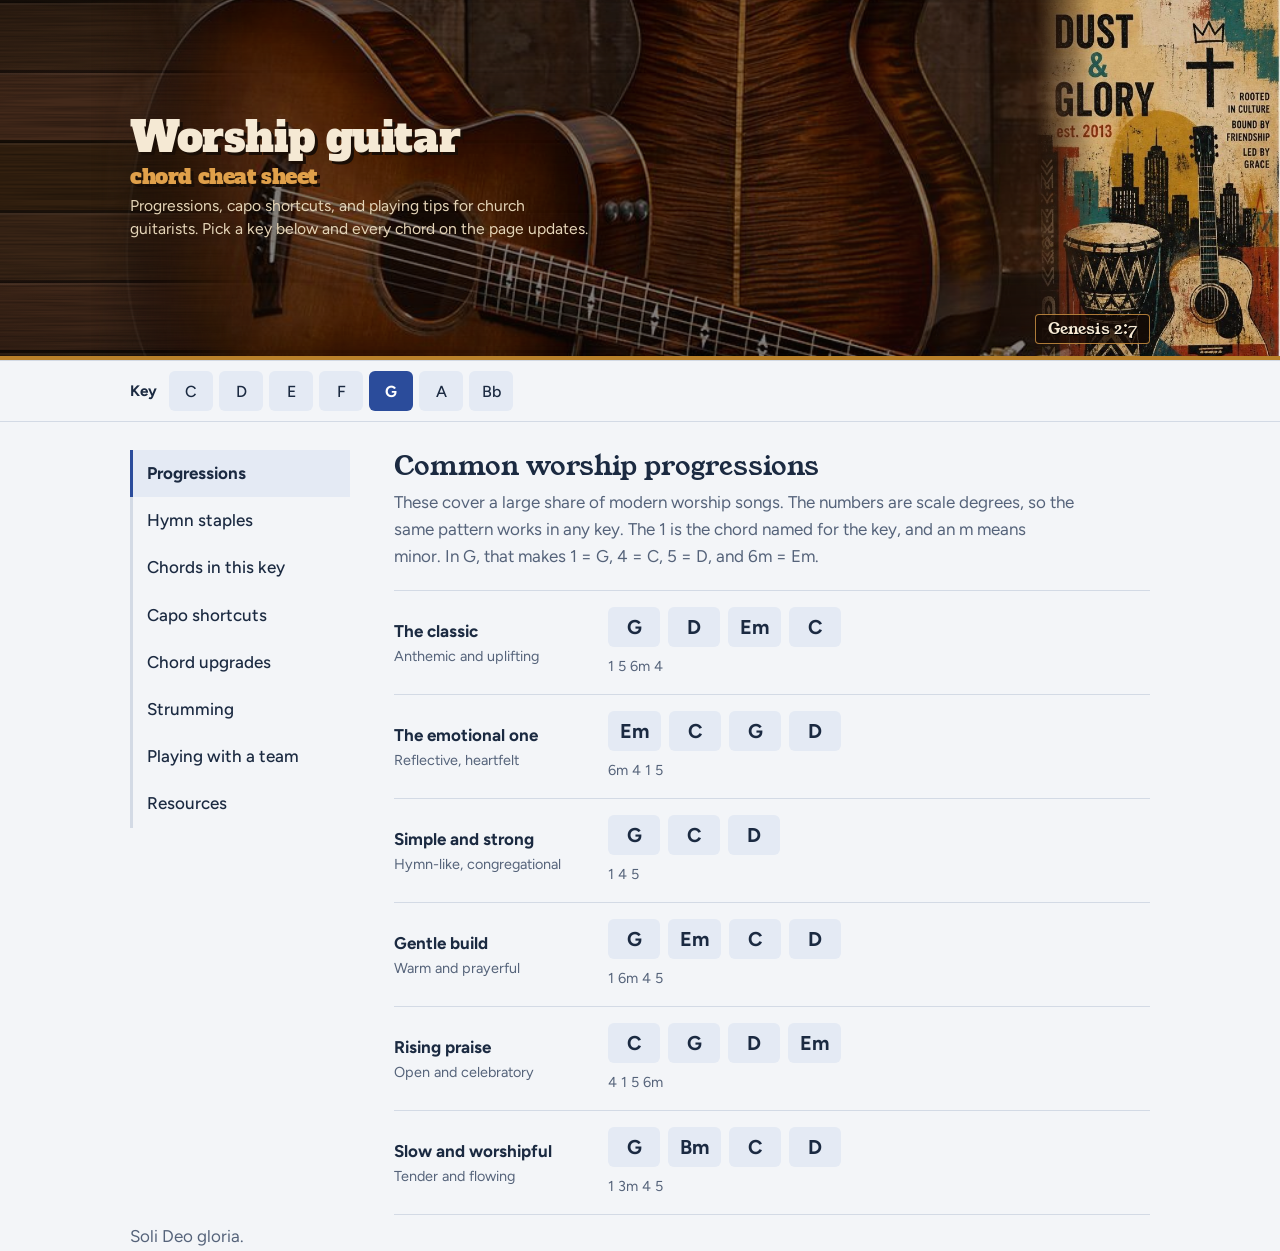
==== commit a8a3a195: "ading better header and images" ====
--- a/index.html
+++ b/index.html
@@ -16,23 +16,8 @@
       <h1>Worship guitar<span>chord cheat sheet</span></h1>
       <p>Progressions, capo shortcuts, and playing tips for church guitarists. Pick a key below and every chord on the page updates.</p>
     </div>
-    <svg class="guitar" viewBox="-30 -210 540 220" aria-hidden="true" focusable="false">
-      <defs><radialGradient id="gt" cx="50%" cy="62%" r="60%"><stop offset="0" stop-color="#EDB964"/><stop offset=".5" stop-color="#B8742E"/><stop offset="1" stop-color="#52300F"/></radialGradient></defs>
-      <g transform="rotate(-90)">
-      <rect x="88" y="30" width="24" height="230" fill="#3A2210"/>
-      <path d="M85 34L115 34L119 -14Q100 -24 81 -14Z" fill="#2B190C"/>
-      <g fill="#D8C08A"><circle cx="76" cy="-6" r="4"/><circle cx="76" cy="9" r="4"/><circle cx="76" cy="24" r="4"/><circle cx="124" cy="-6" r="4"/><circle cx="124" cy="9" r="4"/><circle cx="124" cy="24" r="4"/></g>
-      <rect x="90" y="34" width="20" height="215" fill="#160C05"/>
-      <path d="M90 58H110M90 86H110M90 112H110M90 136H110M90 158H110M90 178H110M90 196H110M90 213H110M90 228H110" stroke="#CDB880" stroke-width="1.4"/>
-      <rect x="90" y="34" width="20" height="3" fill="#EADFC4"/>
-      <path d="M100 228C140 228 164 250 160 288C158 315 140 328 150 350C178 372 192 400 186 432C178 488 140 500 100 500C60 500 22 488 14 432C8 400 22 372 50 350C60 328 42 315 40 288C36 250 60 228 100 228Z" fill="url(#gt)" stroke="#1E120A" stroke-width="5"/>
-      <circle cx="100" cy="318" r="36" fill="none" stroke="#F0D9A8" stroke-width="2" opacity=".7"/>
-      <circle cx="100" cy="318" r="31" fill="#120A05" stroke="#3A2210" stroke-width="3"/>
-      <rect x="72" y="440" width="56" height="11" rx="3" fill="#24130A"/>
-      <g stroke="#EDE6D4" stroke-width="1" opacity=".85"><path d="M92 37L76 446M95.2 37L85.6 446M98.4 37L95.2 446M101.6 37L104.8 446M104.8 37L114.4 446M108 37L124 446"/></g>
-</g>
-    </svg>
   </div>
+  <div class="verse">Genesis 2:7</div>
 </header>
 
 <div class="keybar" role="group" aria-label="Choose a key">
--- a/assets/style.css
+++ b/assets/style.css
@@ -9,8 +9,8 @@
 header{padding:48px 0 24px}
 h1{font:400 clamp(2rem,6vw,3.1rem)/1.1 "Young Serif",Georgia,serif;margin:0 0 12px;letter-spacing:-.01em}
 header p{margin:0;max-width:56ch;color:var(--muted);font-size:1.05rem}
-.hero{position:relative;overflow:hidden;color:#F5E9D4;padding:22px 0 20px;border-bottom:4px solid #B9812A;background:radial-gradient(ellipse 40% 95% at 80% 55%,rgba(255,176,80,.4),transparent 70%),radial-gradient(ellipse 120% 100% at 50% 50%,transparent 45%,rgba(0,0,0,.65)),url("data:image/svg+xml,%3Csvg xmlns='http://www.w3.org/2000/svg' width='600' height='300'%3E%3Cfilter id='n'%3E%3CfeTurbulence type='fractalNoise' baseFrequency='.006 .5' numOctaves='3' seed='7'/%3E%3CfeColorMatrix values='0 0 0 0 0 0 0 0 0 0 0 0 0 0 0 0 0 0 1.1 -.35'/%3E%3C/filter%3E%3Crect width='100%25' height='100%25' filter='url(%23n)' opacity='.55'/%3E%3C/svg%3E"),repeating-linear-gradient(180deg,rgba(0,0,0,.55) 0 3px,rgba(255,255,255,.05) 3px 5px,transparent 5px 70px),repeating-linear-gradient(180deg,#3A2516 0 70px,#43291A 70px 140px,#33200F 140px 210px)}
-.hero-in{display:grid;grid-template-columns:minmax(0,1fr) 400px;gap:16px;align-items:center;position:relative}
+.hero{position:relative;overflow:hidden;color:#F5E9D4;display:flex;align-items:center;min-height:360px;padding:22px 0 20px;border-bottom:4px solid #B9812A;background:radial-gradient(ellipse 40% 95% at 80% 55%,rgba(255,176,80,.4),transparent 70%),radial-gradient(ellipse 120% 100% at 50% 50%,transparent 45%,rgba(0,0,0,.65)),url("data:image/svg+xml,%3Csvg xmlns='http://www.w3.org/2000/svg' width='600' height='300'%3E%3Cfilter id='n'%3E%3CfeTurbulence type='fractalNoise' baseFrequency='.006 .5' numOctaves='3' seed='7'/%3E%3CfeColorMatrix values='0 0 0 0 0 0 0 0 0 0 0 0 0 0 0 0 0 0 1.1 -.35'/%3E%3C/filter%3E%3Crect width='100%25' height='100%25' filter='url(%23n)' opacity='.55'/%3E%3C/svg%3E"),repeating-linear-gradient(180deg,rgba(0,0,0,.55) 0 3px,rgba(255,255,255,.05) 3px 5px,transparent 5px 70px),repeating-linear-gradient(180deg,#3A2516 0 70px,#43291A 70px 140px,#33200F 140px 210px)}
+.hero-in{display:grid;grid-template-columns:minmax(0,1fr);gap:16px;align-items:center;position:relative;z-index:1}
 .hero h1{font:400 clamp(1.8rem,5vw,2.6rem)/1.02 "Alfa Slab One","Young Serif",Georgia,serif;margin:0 0 8px;color:#F5E9D4;text-shadow:3px 3px 0 #1A0E06}
 .hero h1 span{display:block;font-size:.5em;color:#E0A04A;margin-top:6px}
 .hero p{color:#E5D5B8;max-width:46ch;font-size:.98rem;line-height:1.45}
@@ -76,3 +76,11 @@
 .ln{margin-bottom:14px}
 .ln p{margin:6px 0 0;color:var(--muted)}
 .meta{margin:0 0 4px;color:var(--muted)}
+
+.hero::before,.hero::after{content:"";position:absolute;top:0;bottom:0;z-index:0;pointer-events:none;background-repeat:no-repeat}
+.hero::before{left:0;right:0;margin:0 auto;width:min(100%,1100px);background-image:url(img/taylor.jpg);background-size:cover;background-position:center 60%;filter:brightness(.55) saturate(1.1);opacity:.9;-webkit-mask-image:linear-gradient(90deg,transparent,#000 14%,#000 86%,transparent);mask-image:linear-gradient(90deg,transparent,#000 14%,#000 86%,transparent)}
+.hero::after{right:0;width:245px;background-image:url(img/poster.jpg);background-size:100% auto;background-position:top center;opacity:.92;-webkit-mask-image:linear-gradient(90deg,transparent,#000 25%);mask-image:linear-gradient(90deg,transparent,#000 25%)}
+.verse{position:absolute;z-index:2;right:max(20px,calc((100% - 1060px)/2 + 20px));bottom:12px;font:400 1rem/1 "Young Serif",Georgia,serif;color:#F5E9D4;background:rgba(20,10,4,.75);border:1px solid rgba(224,160,74,.75);padding:6px 12px;border-radius:4px;text-shadow:1px 1px 0 #000}
+@media (max-width:860px){.hero::after{width:min(52%,230px);opacity:.4}.hero{padding-bottom:48px;min-height:340px}}
+
+.hero .hero-in{width:100%}
